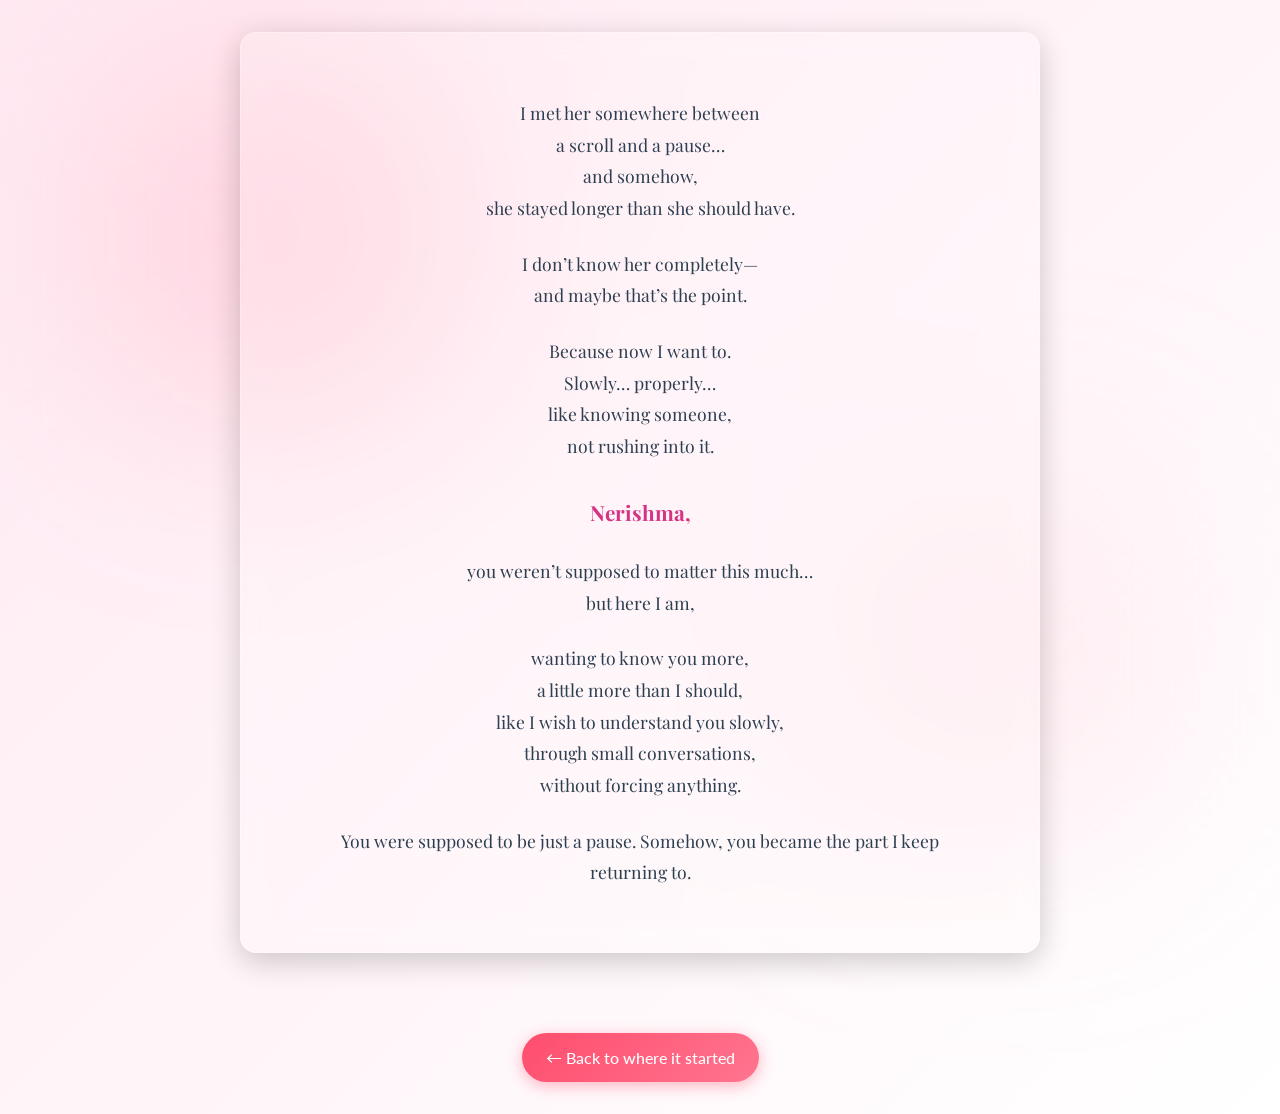
==== poem.html @ 86e8fa56 "Add files via upload" ====
<!DOCTYPE html>
<html lang="en">
<head>
  <meta charset="UTF-8">
  <meta name="viewport" content="width=device-width, initial-scale=1.0">
  <title>For Nerishma - Part 2</title>
  <link rel="stylesheet" href="style.css">
</head>
<body>

  <main class="page">
    <section class="poem-wrap">
      <div class="poem-layout">
        <article class="poem">

          <p>I met her somewhere between<br>
          a scroll and a pause…<br>
          and somehow,<br>
          she stayed longer than she should have.</p>

          <p>I don’t know her completely—<br>
          and maybe that’s the point.</p>

          <p>Because now I want to.<br>
          Slowly… properly…<br>
          like knowing someone,<br>
          not rushing into it.</p>

          <p class="name">Nerishma,</p>

          <p>you weren’t supposed to matter this much…<br>
          but here I am,</p>

          <p>wanting to know you more,<br>
          a little more than I should,<br>
          like I wish to understand you slowly,<br>
          through small conversations,<br>
          without forcing anything.</p>

          <p>You were supposed to be just a pause. Somehow, you became the part I keep returning to.</p>

        </article>
      </div>
    </section>

    <div class="navigation">
      <a href="index.html">← Back to where it started</a>
    </div>
  </main>

</body>
</html>
---- style.css ----
@import url('https://fonts.googleapis.com/css2?family=Playfair+Display:wght@400;700&family=Lato:wght@300;400&display=swap');

body {
  font-family: 'Lato', sans-serif;
  
  /* --- CHANGED SECTION START --- */
  /* This creates a multilayered background:
     1. A semi-transparent gradient on top (pink to white).
     2. A unique, softly blurred image of deep red roses underneath. */
  background: 
    linear-gradient(135deg, rgba(255, 230, 240, 0.85) 0%, rgba(255, 255, 255, 0.9) 100%), 
    url('https://images.unsplash.com/photo-1518116120512-eb26e492215c?q=80&w=1600&auto=format&fit=crop') no-repeat center center fixed;
  /* --- CHANGED SECTION END --- */

  background-size: cover;
  margin: 0;
  padding: 0;
  color: #333;
  line-height: 1.6;
}

body::before {
  content: "";
  position: fixed;
  width: 300px;
  height: 300px;
  background: rgba(255, 77, 109, 0.2);
  filter: blur(120px);
  top: 10%;
  left: 10%;
  z-index: -1;
}

body::after {
  content: "";
  position: fixed;
  width: 300px;
  height: 300px;
  background: rgba(255, 182, 193, 0.2);
  filter: blur(120px);
  bottom: 10%;
  right: 10%;
  z-index: -1;
}

.page {
  max-width: 800px;
  margin: 0 auto;
  padding: 2rem;
  text-align: center;
}

.opening {
  margin-bottom: 3rem;
  animation: fadeIn 1s ease-out;
}

.keep-reading {
  text-align: center;
  margin: 2rem 0;
  animation: fadeIn 1.5s ease-out 0.5s both;
}

.keep-reading a {
  display: inline-block;
  margin-top: 2rem;
  padding: 12px 24px;
  border-radius: 30px;
  background: linear-gradient(135deg, #ff4d6d, #ff758f);
  color: white;
  text-decoration: none;
  font-weight: 500;
  transition: all 0.3s ease;
  box-shadow: 0 4px 15px rgba(255,77,109,0.4);
}

.keep-reading a:hover {
  transform: translateY(-2px) scale(1.05);
  box-shadow: 0 6px 25px rgba(255,77,109,0.6);
}

.intro p {
  font-size: 1.2rem;
  color: #666;
  margin: 0.5rem 0;
}

.intro h1 {
  font-family: 'Playfair Display', serif;
  font-size: 3rem;
  color: #d63384;
  margin: 1rem 0;
  text-shadow: 1px 1px 2px rgba(0,0,0,0.1);
}

.name-glow {
  color: #ff4d6d;
  text-shadow: 
    0 0 10px rgba(255,77,109,0.6),
    0 0 20px rgba(255,77,109,0.4),
    0 0 30px rgba(255,77,109,0.3);
}

@keyframes glow {
  from {
    text-shadow: 0 0 5px #d63384, 0 0 10px #d63384, 0 0 15px #d63384;
  }
  to {
    text-shadow: 0 0 10px #ff6b9d, 0 0 20px #ff6b9d, 0 0 30px #ff6b9d;
  }
}

@keyframes fadeIn {
  from {
    opacity: 0;
    transform: translateY(20px);
  }
  to {
    opacity: 1;
    transform: translateY(0);
  }
}

@keyframes fadeUp {
  from {
    opacity: 0;
    transform: translateY(30px);
  }
  to {
    opacity: 1;
    transform: translateY(0);
  }
}

.poem-wrap {
  background: rgba(255, 255, 255, 0.15);
  backdrop-filter: blur(15px);
  border-radius: 16px;
  padding: 2.5rem;
  box-shadow: 0 8px 30px rgba(0,0,0,0.2);
  border: 1px solid rgba(255,255,255,0.3);
  animation: fadeIn 1s ease-out 1s both;
}

.poem-layout {
  max-width: 600px;
  margin: 0 auto;
}

.poem {
  font-family: 'Playfair Display', serif;
  font-size: 1.1rem;
  line-height: 1.8;
  text-align: center;
  margin: 0;
  color: #2c3e50;
}

.poem p {
  margin: 1.5rem 0;
  animation: fadeUp 0.8s ease forwards;
  opacity: 0;
}

.poem p:nth-child(1) { animation-delay: 0.2s; }
.poem p:nth-child(2) { animation-delay: 0.4s; }
.poem p:nth-child(3) { animation-delay: 0.6s; }
.poem p:nth-child(4) { animation-delay: 0.8s; }
.poem p:nth-child(5) { animation-delay: 1s; }
.poem p:nth-child(6) { animation-delay: 1.2s; }
.poem p:nth-child(7) { animation-delay: 1.4s; }

.poem .name {
  font-weight: bold;
  font-size: 1.3rem;
  color: #d63384;
  text-align: center;
  margin-top: 2rem;
}

.closing {
  margin-top: 3rem;
  font-style: italic;
  color: #666;
  text-align: center;
}

.navigation {
  margin-top: 3rem;
  text-align: center;
  animation: fadeIn 1s ease-out 0.5s both;
}

.navigation a {
  display: inline-block;
  margin-top: 2rem;
  padding: 12px 24px;
  border-radius: 30px;
  background: linear-gradient(135deg, #ff4d6d, #ff758f);
  color: white;
  text-decoration: none;
  font-weight: 500;
  transition: all 0.3s ease;
  box-shadow: 0 4px 15px rgba(255,77,109,0.4);
}

.navigation a:hover {
  transform: translateY(-2px) scale(1.05);
  box-shadow: 0 6px 25px rgba(255,77,109,0.6);
}

@media (max-width: 600px) {
  .page {
    padding: 1rem;
  }
  .intro h1 {
    font-size: 2.5rem;
  }
  .poem {
    font-size: 1rem;
  }
}
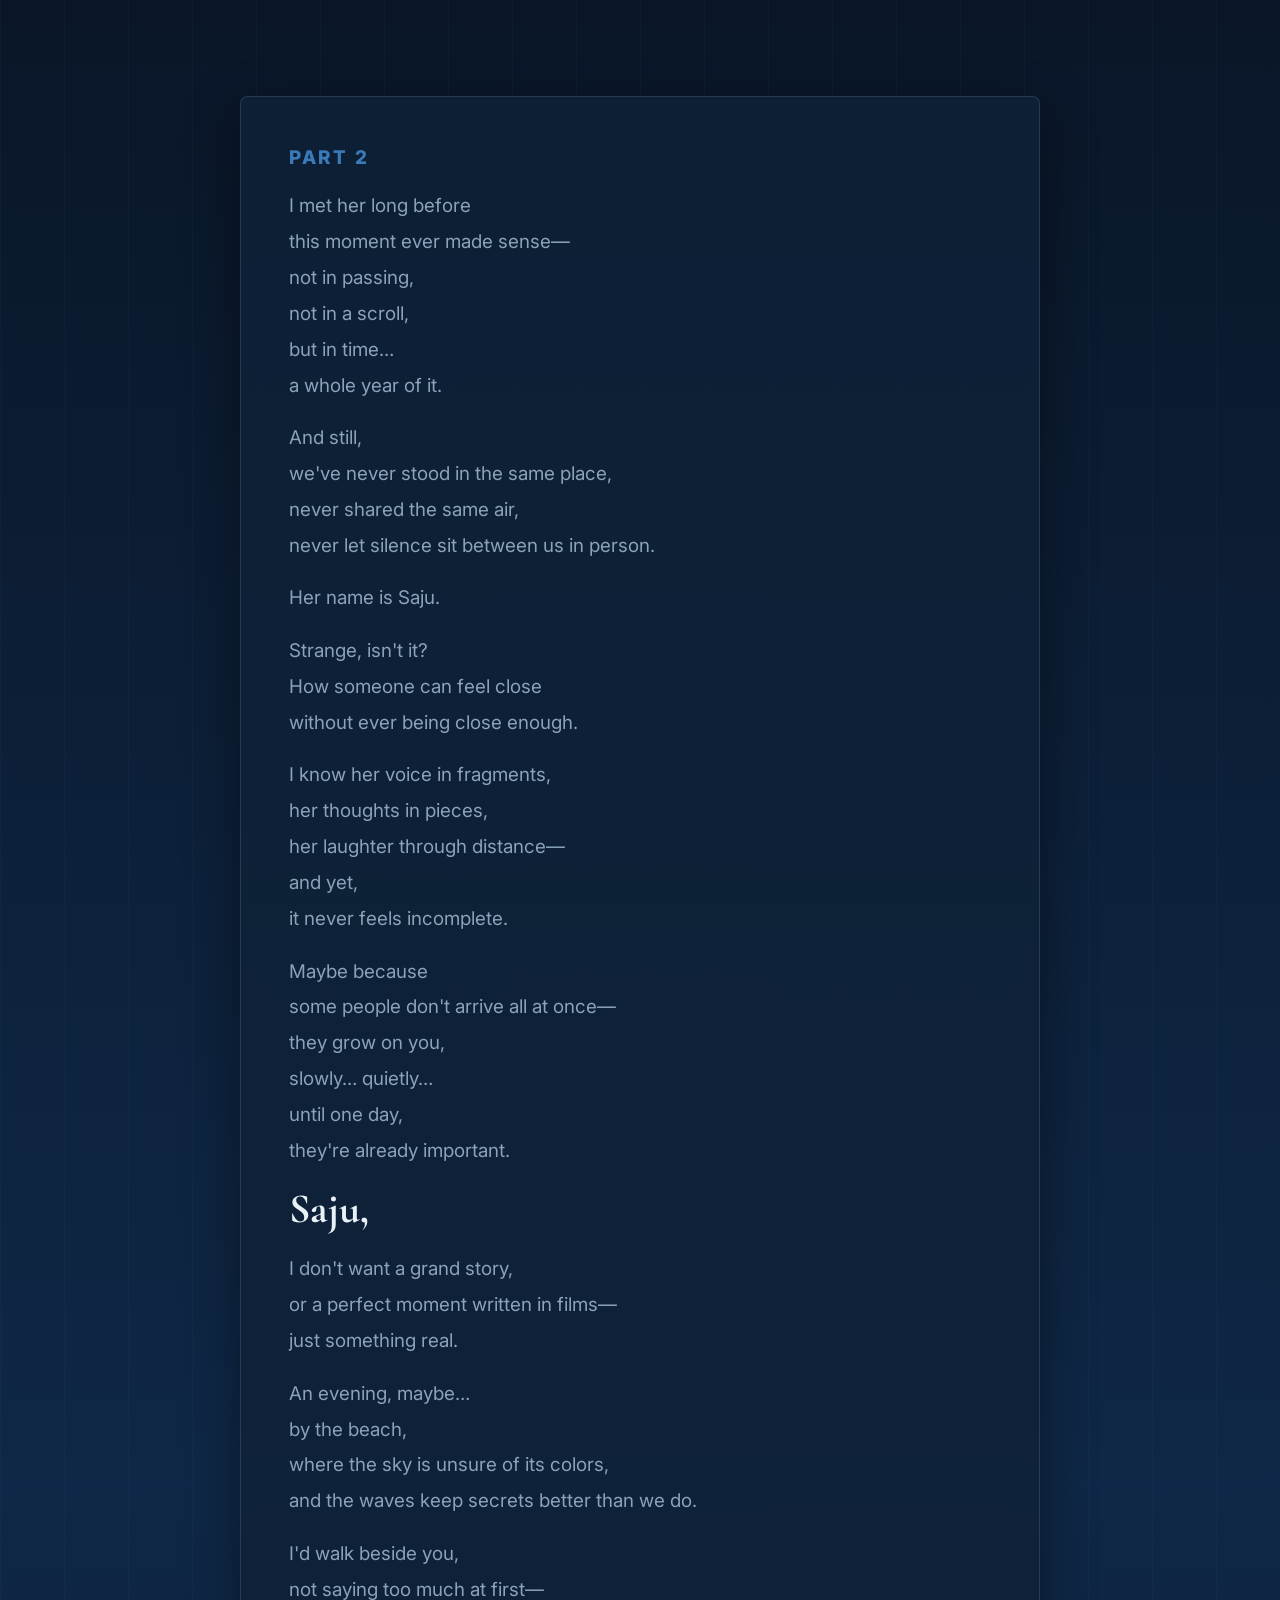
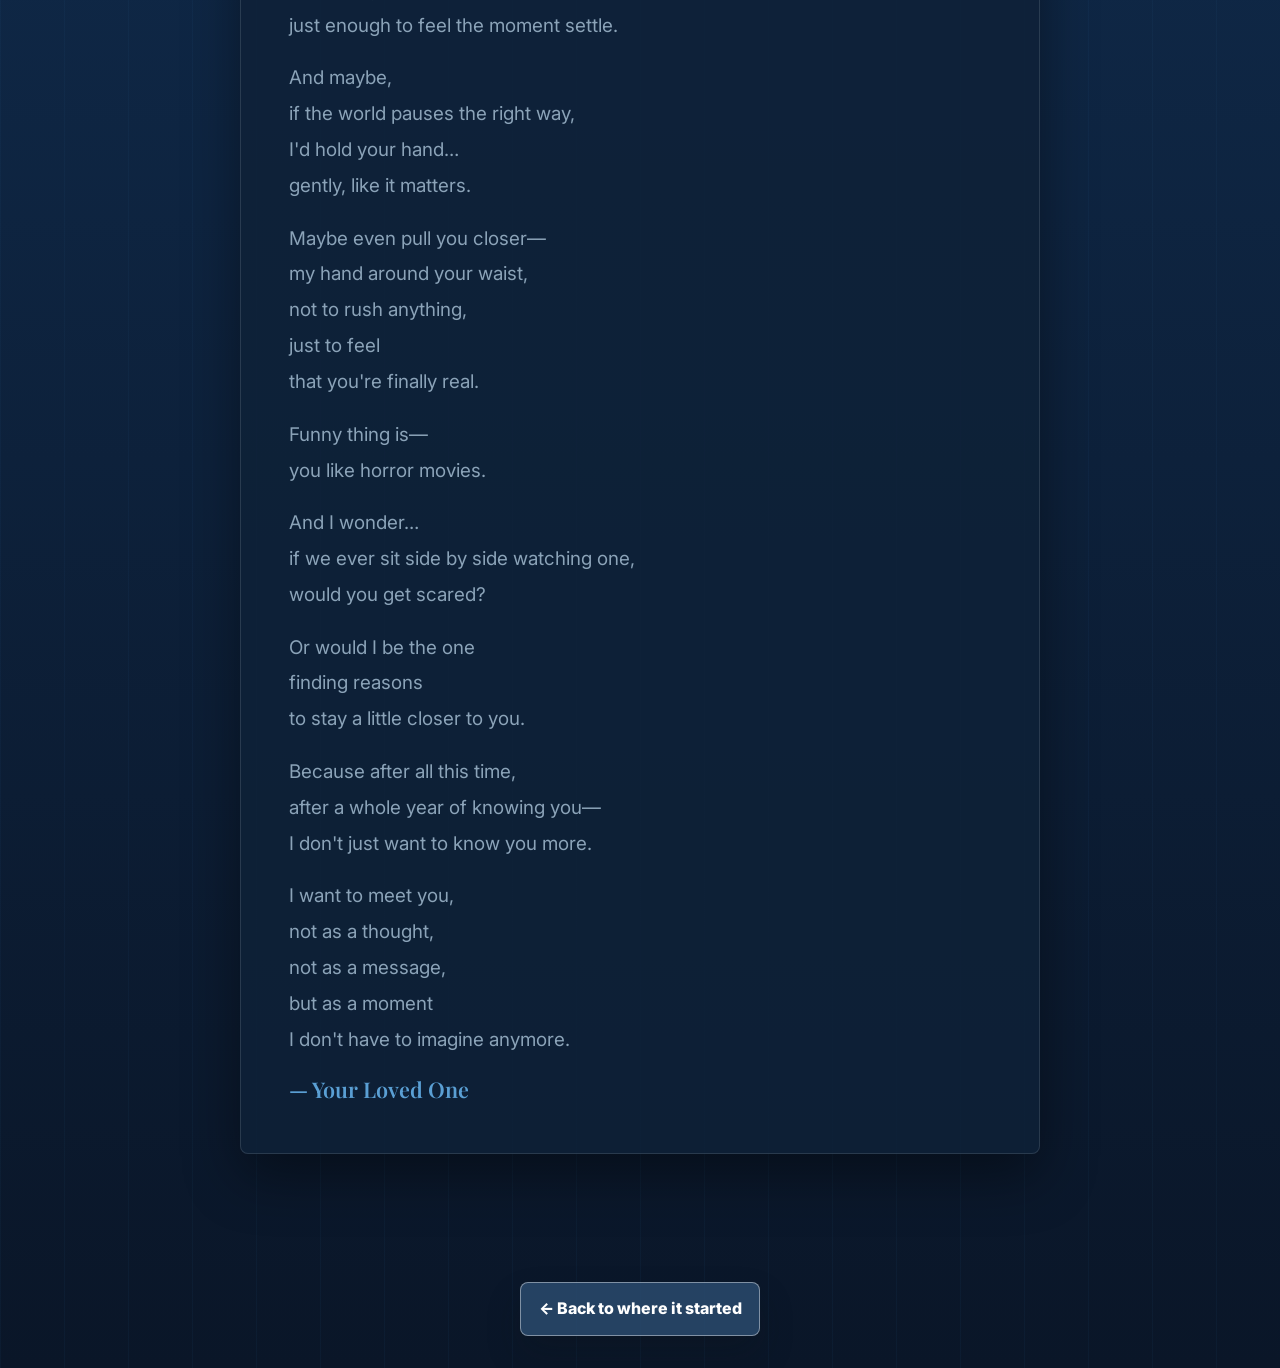
==== commit 6e13fff5: "Add files via upload" ====
--- a/poem.html
+++ b/poem.html
@@ -3,48 +3,102 @@
 <head>
   <meta charset="UTF-8">
   <meta name="viewport" content="width=device-width, initial-scale=1.0">
-  <title>For Nerishma - Part 2</title>
+  <title>For Saju</title>
   <link rel="stylesheet" href="style.css">
 </head>
 <body>
 
-  <main class="page">
-    <section class="poem-wrap">
-      <div class="poem-layout">
-        <article class="poem">
+  <main class="letter-page">
+    <section class="letter-section">
+      <div class="letter-full">
+        <article class="letter">
+          <p class="small-title">Part 2</p>
+          
+          <p>I met her long before<br>
+          this moment ever made sense—<br>
+          not in passing,<br>
+          not in a scroll,<br>
+          but in time…<br>
+          a whole year of it.</p>
 
-          <p>I met her somewhere between<br>
-          a scroll and a pause…<br>
-          and somehow,<br>
-          she stayed longer than she should have.</p>
+          <p>And still,<br>
+          we've never stood in the same place,<br>
+          never shared the same air,<br>
+          never let silence sit between us in person.</p>
 
-          <p>I don’t know her completely—<br>
-          and maybe that’s the point.</p>
+          <p>Her name is Saju.</p>
 
-          <p>Because now I want to.<br>
-          Slowly… properly…<br>
-          like knowing someone,<br>
-          not rushing into it.</p>
+          <p>Strange, isn't it?<br>
+          How someone can feel close<br>
+          without ever being close enough.</p>
 
-          <p class="name">Nerishma,</p>
+          <p>I know her voice in fragments,<br>
+          her thoughts in pieces,<br>
+          her laughter through distance—<br>
+          and yet,<br>
+          it never feels incomplete.</p>
 
-          <p>you weren’t supposed to matter this much…<br>
-          but here I am,</p>
+          <p>Maybe because<br>
+          some people don't arrive all at once—<br>
+          they grow on you,<br>
+          slowly… quietly…<br>
+          until one day,<br>
+          they're already important.</p>
 
-          <p>wanting to know you more,<br>
-          a little more than I should,<br>
-          like I wish to understand you slowly,<br>
-          through small conversations,<br>
-          without forcing anything.</p>
+          <p class="closing">Saju,</p>
 
-          <p>You were supposed to be just a pause. Somehow, you became the part I keep returning to.</p>
+          <p>I don't want a grand story,<br>
+          or a perfect moment written in films—<br>
+          just something real.</p>
 
+          <p>An evening, maybe…<br>
+          by the beach,<br>
+          where the sky is unsure of its colors,<br>
+          and the waves keep secrets better than we do.</p>
+
+          <p>I'd walk beside you,<br>
+          not saying too much at first—<br>
+          just enough to feel the moment settle.</p>
+
+          <p>And maybe,<br>
+          if the world pauses the right way,<br>
+          I'd hold your hand…<br>
+          gently, like it matters.</p>
+
+          <p>Maybe even pull you closer—<br>
+          my hand around your waist,<br>
+          not to rush anything,<br>
+          just to feel<br>
+          that you're finally real.</p>
+
+          <p>Funny thing is—<br>
+          you like horror movies.</p>
+
+          <p>And I wonder…<br>
+          if we ever sit side by side watching one,<br>
+          would you get scared?</p>
+
+          <p>Or would I be the one<br>
+          finding reasons<br>
+          to stay a little closer to you.</p>
+
+          <p>Because after all this time,<br>
+          after a whole year of knowing you—<br>
+          I don't just want to know you more.</p>
+
+          <p>I want to meet you,<br>
+          not as a thought,<br>
+          not as a message,<br>
+          but as a moment<br>
+          I don't have to imagine anymore.</p>
+
+          <p class="signature">— Your Loved One</p>
         </article>
       </div>
     </section>
 
     <div class="navigation">
-      <a href="index.html">← Back to where it started</a>
+      <a href="index.html" class="button">← Back to where it started</a>
     </div>
   </main>
 
--- a/style.css
+++ b/style.css
@@ -1,222 +1,336 @@
-@import url('https://fonts.googleapis.com/css2?family=Playfair+Display:wght@400;700&family=Lato:wght@300;400&display=swap');
+@import url('https://fonts.googleapis.com/css2?family=Cormorant+Garamond:wght@400;700&family=Inter:wght@300;400;800&family=Playfair+Display:wght@400;600&display=swap');
+
+:root {
+  color-scheme: dark;
+  /* Darker blue shade */
+  --bg: #0a1628;
+  --ink: #e8f0f8;
+  --muted: #8ba3b8;
+  --line: rgba(232, 240, 248, 0.12);
+  --accent: #5a9fd4;
+  --primary: #3a7ab8;
+  --sun: #f3c14b;
+  --paper: #0f2238;
+  --shadow: 0 22px 55px rgba(0, 0, 0, 0.4);
+  font-family: "Inter", Arial, sans-serif;
+  line-height: 1.6;
+  background: var(--bg);
+  color: var(--ink);
+}
+
+* {
+  box-sizing: border-box;
+}
+
+html {
+  scroll-behavior: smooth;
+}
 
 body {
-  font-family: 'Lato', sans-serif;
-  
-  /* --- CHANGED SECTION START --- */
-  /* This creates a multilayered background:
-     1. A semi-transparent gradient on top (pink to white).
-     2. A unique, softly blurred image of deep red roses underneath. */
-  background: 
-    linear-gradient(135deg, rgba(255, 230, 240, 0.85) 0%, rgba(255, 255, 255, 0.9) 100%), 
-    url('https://images.unsplash.com/photo-1518116120512-eb26e492215c?q=80&w=1600&auto=format&fit=crop') no-repeat center center fixed;
-  /* --- CHANGED SECTION END --- */
-
-  background-size: cover;
   margin: 0;
-  padding: 0;
-  color: #333;
-  line-height: 1.6;
-}
-
-body::before {
-  content: "";
-  position: fixed;
-  width: 300px;
-  height: 300px;
-  background: rgba(255, 77, 109, 0.2);
-  filter: blur(120px);
-  top: 10%;
-  left: 10%;
-  z-index: -1;
-}
-
-body::after {
-  content: "";
-  position: fixed;
-  width: 300px;
-  height: 300px;
-  background: rgba(255, 182, 193, 0.2);
-  filter: blur(120px);
-  bottom: 10%;
-  right: 10%;
-  z-index: -1;
-}
-
-.page {
-  max-width: 800px;
+  min-height: 100vh;
+  overflow-x: hidden;
+  background: var(--bg);
+  color: var(--ink);
+}
+
+img {
+  display: block;
+  max-width: 100%;
+}
+
+.letter-page {
+  min-height: 100vh;
+  background:
+    linear-gradient(90deg, rgba(58, 122, 184, 0.06) 1px, transparent 1px),
+    linear-gradient(180deg, #0a1628 0%, #0f2847 50%, #0a1628 100%);
+  background-size: 64px 64px, auto;
+}
+
+/* Intro section for index page */
+.intro {
+  width: min(760px, calc(100% - 32px));
   margin: 0 auto;
-  padding: 2rem;
+  padding: clamp(3rem, 10vh, 6rem) 0;
   text-align: center;
 }
 
-.opening {
-  margin-bottom: 3rem;
-  animation: fadeIn 1s ease-out;
+.intro .kicker {
+  margin: 0 0 0.8rem;
+  color: var(--accent);
+  font-family: "Inter", Arial, sans-serif;
+  font-size: 0.82rem;
+  font-weight: 800;
+  letter-spacing: 0.14em;
+  text-transform: uppercase;
+}
+
+.intro h1 {
+  max-width: 760px;
+  font-size: clamp(3.2rem, 10vw, 7rem);
+  margin: 0.5rem 0;
+}
+
+.intro p {
+  max-width: 460px;
+  margin: 1.25rem auto 1.7rem;
+  font-size: clamp(1.08rem, 2.4vw, 1.35rem);
+  line-height: 1.7;
+  color: var(--muted);
 }
 
 .keep-reading {
   text-align: center;
-  margin: 2rem 0;
-  animation: fadeIn 1.5s ease-out 0.5s both;
-}
-
-.keep-reading a {
-  display: inline-block;
-  margin-top: 2rem;
-  padding: 12px 24px;
-  border-radius: 30px;
-  background: linear-gradient(135deg, #ff4d6d, #ff758f);
-  color: white;
+  padding-bottom: clamp(2rem, 5vw, 4rem);
+}
+
+.opening {
+  position: relative;
+  min-height: 92vh;
+  display: grid;
+  align-items: end;
+  overflow: hidden;
+  isolation: isolate;
+}
+
+.opening-photo,
+.opening-shade {
+  position: absolute;
+  inset: 0;
+  width: 100%;
+  height: 100%;
+}
+
+.opening-photo {
+  z-index: -2;
+  object-fit: cover;
+  filter: saturate(0.95) contrast(0.96);
+}
+
+.opening-shade {
+  z-index: -1;
+  background:
+    linear-gradient(90deg, rgba(12, 21, 24, 0.72), rgba(12, 21, 24, 0.22) 58%, rgba(12, 21, 24, 0.34)),
+    linear-gradient(0deg, rgba(12, 21, 24, 0.62), transparent 48%);
+}
+
+.opening-copy {
+  width: min(760px, calc(100% - 32px));
+  margin: 0 auto;
+  padding: 0 0 clamp(3rem, 10vh, 6rem);
+  color: #ffffff;
+  animation: rise 760ms ease both;
+}
+
+.kicker,
+.small-title {
+  margin: 0 0 0.8rem;
+  color: var(--accent);
+  font-family: "Inter", Arial, sans-serif;
+  font-size: 0.82rem;
+  font-weight: 800;
+  letter-spacing: 0.14em;
+  text-transform: uppercase;
+}
+
+.opening .kicker {
+  color: #ffd85f;
+}
+
+h1,
+h2 {
+  margin: 0;
+  font-family: "Cormorant Garamond", Georgia, serif;
+  font-weight: 700;
+  letter-spacing: 0;
+  line-height: 0.95;
+}
+
+h1 {
+  max-width: 760px;
+  font-size: clamp(3.2rem, 10vw, 7rem);
+}
+
+.opening-copy p:not(.kicker) {
+  max-width: 460px;
+  margin: 1.25rem 0 1.7rem;
+  font-size: clamp(1.08rem, 2.4vw, 1.35rem);
+  line-height: 1.7;
+}
+
+.button {
+  display: inline-flex;
+  align-items: center;
+  justify-content: center;
+  min-height: 3.1rem;
+  border: 1px solid rgba(255, 255, 255, 0.42);
+  border-radius: 8px;
+  padding: 0.85rem 1.1rem;
+  color: #ffffff;
+  background: rgba(58, 110, 165, 0.86);
+  font-weight: 800;
   text-decoration: none;
-  font-weight: 500;
-  transition: all 0.3s ease;
-  box-shadow: 0 4px 15px rgba(255,77,109,0.4);
-}
-
-.keep-reading a:hover {
-  transform: translateY(-2px) scale(1.05);
-  box-shadow: 0 6px 25px rgba(255,77,109,0.6);
-}
-
-.intro p {
-  font-size: 1.2rem;
-  color: #666;
-  margin: 0.5rem 0;
-}
-
-.intro h1 {
-  font-family: 'Playfair Display', serif;
-  font-size: 3rem;
-  color: #d63384;
-  margin: 1rem 0;
-  text-shadow: 1px 1px 2px rgba(0,0,0,0.1);
-}
-
-.name-glow {
-  color: #ff4d6d;
-  text-shadow: 
-    0 0 10px rgba(255,77,109,0.6),
-    0 0 20px rgba(255,77,109,0.4),
-    0 0 30px rgba(255,77,109,0.3);
-}
-
-@keyframes glow {
-  from {
-    text-shadow: 0 0 5px #d63384, 0 0 10px #d63384, 0 0 15px #d63384;
-  }
-  to {
-    text-shadow: 0 0 10px #ff6b9d, 0 0 20px #ff6b9d, 0 0 30px #ff6b9d;
-  }
-}
-
-@keyframes fadeIn {
+  box-shadow: 0 18px 34px rgba(12, 21, 24, 0.24);
+  transition: transform 180ms ease, background 180ms ease;
+}
+
+.button:hover {
+  transform: translateY(-2px);
+  background: #2a4a6d;
+}
+
+.letter-section {
+  padding: clamp(2.5rem, 8vw, 6rem) 0;
+}
+
+.letter-full {
+  width: min(800px, calc(100% - 32px));
+  margin: 0 auto;
+}
+
+.letter-wrap {
+  width: min(1120px, calc(100% - 32px));
+  margin: 0 auto;
+  display: grid;
+  grid-template-columns: minmax(260px, 0.82fr) minmax(0, 1.18fr);
+  gap: clamp(1rem, 4vw, 3rem);
+  align-items: start;
+}
+
+.portrait-strip {
+  position: sticky;
+  top: 1rem;
+  display: grid;
+  gap: 1rem;
+}
+
+.portrait-strip img {
+  width: 100%;
+  aspect-ratio: 4 / 5;
+  object-fit: cover;
+  border-radius: 8px;
+  box-shadow: var(--shadow);
+}
+
+.portrait-strip p {
+  margin: 0;
+  border-left: 4px solid var(--sun);
+  padding: 0.8rem 1rem;
+  color: var(--muted);
+  background: rgba(15, 34, 56, 0.85);
+  line-height: 1.7;
+}
+
+.letter {
+  border: 1px solid var(--line);
+  border-radius: 8px;
+  padding: clamp(1.25rem, 5vw, 3rem);
+  background: rgba(15, 34, 56, 0.85);
+  box-shadow: var(--shadow);
+}
+
+.letter p {
+  margin: 0;
+  color: var(--muted);
+  font-size: clamp(1rem, 1.9vw, 1.18rem);
+  line-height: 1.9;
+}
+
+.letter p + p {
+  margin-top: 1.05rem;
+}
+
+.letter .small-title {
+  color: var(--primary);
+  line-height: 1.4;
+}
+
+.letter .closing {
+  color: var(--ink);
+  font-family: "Cormorant Garamond", Georgia, serif;
+  font-size: clamp(1.7rem, 4vw, 2.6rem);
+  font-weight: 700;
+  line-height: 1.18;
+}
+
+.letter .signature {
+  color: var(--accent);
+  font-family: "Playfair Display", Georgia, serif;
+  font-size: clamp(1rem, 2.1vw, 1.35rem);
+  font-weight: 600;
+  line-height: 1.4;
+}
+
+@keyframes rise {
   from {
     opacity: 0;
-    transform: translateY(20px);
-  }
+    transform: translateY(16px);
+  }
+
   to {
     opacity: 1;
     transform: translateY(0);
   }
 }
 
-@keyframes fadeUp {
-  from {
-    opacity: 0;
-    transform: translateY(30px);
-  }
-  to {
-    opacity: 1;
-    transform: translateY(0);
-  }
-}
-
-.poem-wrap {
-  background: rgba(255, 255, 255, 0.15);
-  backdrop-filter: blur(15px);
-  border-radius: 16px;
-  padding: 2.5rem;
-  box-shadow: 0 8px 30px rgba(0,0,0,0.2);
-  border: 1px solid rgba(255,255,255,0.3);
-  animation: fadeIn 1s ease-out 1s both;
-}
-
-.poem-layout {
-  max-width: 600px;
-  margin: 0 auto;
-}
-
-.poem {
-  font-family: 'Playfair Display', serif;
-  font-size: 1.1rem;
-  line-height: 1.8;
+@media (prefers-reduced-motion: reduce) {
+  html {
+    scroll-behavior: auto;
+  }
+
+  .opening-copy {
+    animation: none;
+  }
+
+  .button {
+    transition: none;
+  }
+}
+
+@media (max-width: 820px) {
+  .opening {
+    min-height: 88vh;
+  }
+
+  .opening-shade {
+    background:
+      linear-gradient(0deg, rgba(12, 21, 24, 0.78), rgba(12, 21, 24, 0.24) 68%),
+      linear-gradient(90deg, rgba(12, 21, 24, 0.48), rgba(12, 21, 24, 0.18));
+  }
+
+  .letter-wrap {
+    grid-template-columns: 1fr;
+  }
+
+  .portrait-strip {
+    position: static;
+  }
+
+  .portrait-strip img {
+    aspect-ratio: 16 / 10;
+  }
+}
+
+@media (max-width: 520px) {
+  h1 {
+    font-size: clamp(2.8rem, 16vw, 4.2rem);
+  }
+
+  .opening-copy {
+    padding-bottom: 2.4rem;
+  }
+
+  .letter {
+    padding: 1.1rem;
+  }
+}
+
+/* Navigation for poem page */
+.navigation {
   text-align: center;
-  margin: 0;
-  color: #2c3e50;
-}
-
-.poem p {
-  margin: 1.5rem 0;
-  animation: fadeUp 0.8s ease forwards;
-  opacity: 0;
-}
-
-.poem p:nth-child(1) { animation-delay: 0.2s; }
-.poem p:nth-child(2) { animation-delay: 0.4s; }
-.poem p:nth-child(3) { animation-delay: 0.6s; }
-.poem p:nth-child(4) { animation-delay: 0.8s; }
-.poem p:nth-child(5) { animation-delay: 1s; }
-.poem p:nth-child(6) { animation-delay: 1.2s; }
-.poem p:nth-child(7) { animation-delay: 1.4s; }
-
-.poem .name {
-  font-weight: bold;
-  font-size: 1.3rem;
-  color: #d63384;
-  text-align: center;
-  margin-top: 2rem;
-}
-
-.closing {
-  margin-top: 3rem;
-  font-style: italic;
-  color: #666;
-  text-align: center;
-}
-
-.navigation {
-  margin-top: 3rem;
-  text-align: center;
-  animation: fadeIn 1s ease-out 0.5s both;
-}
-
-.navigation a {
-  display: inline-block;
-  margin-top: 2rem;
-  padding: 12px 24px;
-  border-radius: 30px;
-  background: linear-gradient(135deg, #ff4d6d, #ff758f);
-  color: white;
-  text-decoration: none;
-  font-weight: 500;
-  transition: all 0.3s ease;
-  box-shadow: 0 4px 15px rgba(255,77,109,0.4);
-}
-
-.navigation a:hover {
-  transform: translateY(-2px) scale(1.05);
-  box-shadow: 0 6px 25px rgba(255,77,109,0.6);
-}
-
-@media (max-width: 600px) {
-  .page {
-    padding: 1rem;
-  }
-  .intro h1 {
-    font-size: 2.5rem;
-  }
-  .poem {
-    font-size: 1rem;
-  }
+  padding: 2rem 0;
+}
+
+.navigation .button {
+  background: rgba(42, 74, 109, 0.86);
 }
